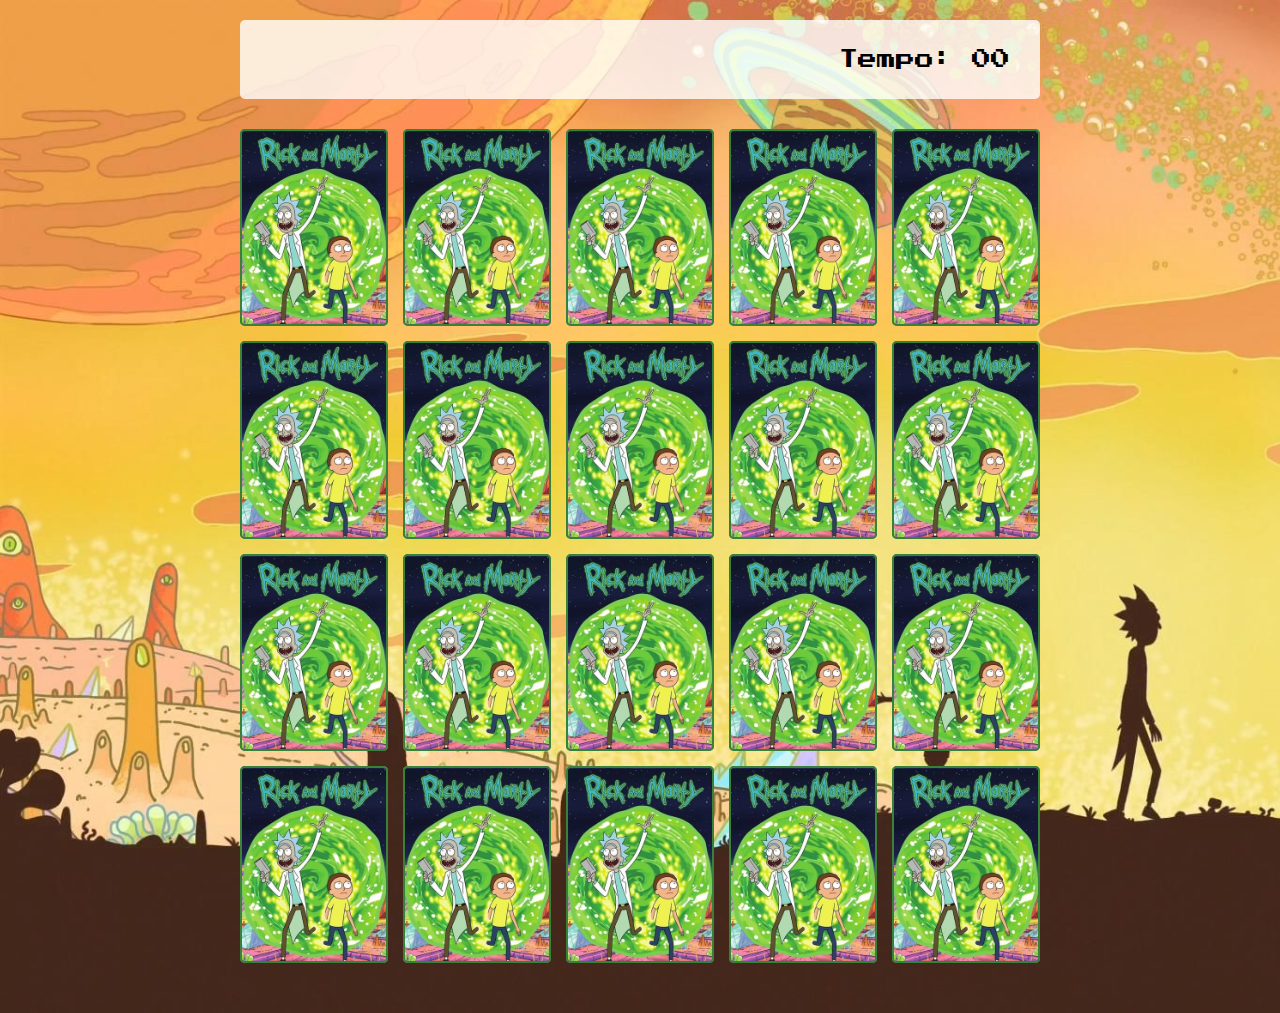
==== pages/game.html @ 5cf03c53 "primeira versão concluída" ====
<!DOCTYPE html>
<html lang="en">
<head>
    <meta charset="UTF-8">
    <meta name="viewport" content="width=device-width, initial-scale=1.0">

    <link rel="stylesheet" href="../css/reset.css">
    <link rel="stylesheet" href="../css/game.css">

    <script defer src="../js/game.js"></script>

    <title>Memory Game</title>
</head>
<body>
    <main>
        <header>
            <span class="player"></span>
            <span>Tempo: <span class="timer">00</span></span>
        </header>
        <div class="grid"></div>
    </main>
</body>
</html>
---- css/game.css ----
main{
    display: flex;
    flex-direction: column;
    width: 100%;
    min-height: 100vh;
    align-items: center;
    justify-content: center;
    padding: 20px 20px 50px;
    background-image: url('../images/bg.jpg');
    background-size: cover;
}
header{
    display: flex;
    align-items: center;
    justify-content: space-between;
    width: 100%;
    max-width: 800px;
    padding: 30px;
    margin-bottom: 30px;
    border-radius: 5px;
    background-color: rgba(255, 255, 255, 0.8);
    font-size: 1.2em;
}
.grid{
    display: grid;
    grid-template-columns: repeat(5, 1fr);
    gap: 15px;
    width: 100%;
    max-width: 800px;
    margin: 0 auto;
}
.card{
    aspect-ratio: 3/4;
    width: 100%;
    border-radius: 5px;
    position: relative;
    transition: all 400ms ease;
    transform-style: preserve-3d;
    background-color: #ccc;
}
.face{
    width: 100%;
    height: 100%;
    position: absolute;
    background-size: cover;
    background-position: center;
    border: 2px solid #39813a;
    border-radius: 5px;
    transition: all 400ms ease;
}
.front{
    transform: rotateY(180deg);
}
.back{
    background-image: url(../images/back.png);
    backface-visibility: hidden;
}
.reveal-card{
    transform: rotateY(180deg);
}
.disabled-card{
    filter: saturate(0);
    opacity: 0.5;
}
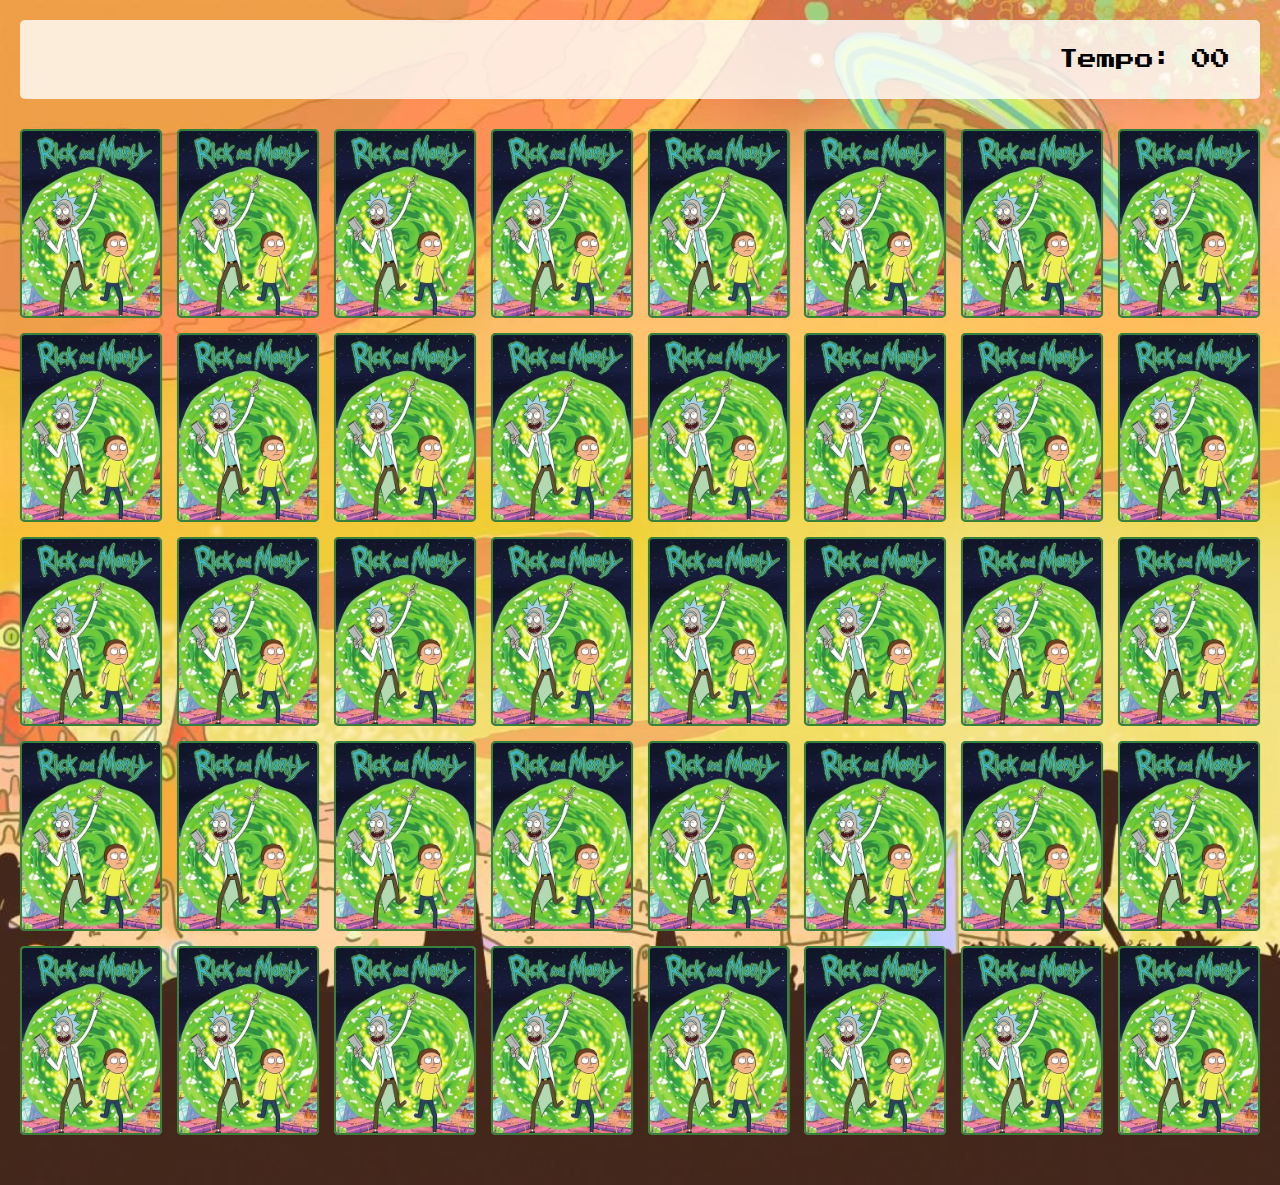
==== commit 98285ef8: "favicon" ====
--- a/pages/game.html
+++ b/pages/game.html
@@ -3,6 +3,7 @@
 <head>
     <meta charset="UTF-8">
     <meta name="viewport" content="width=device-width, initial-scale=1.0">
+    <link rel="shortcut icon" type="image/rick-icon" href="./images/favicon.ico" />
 
     <link rel="stylesheet" href="../css/reset.css">
     <link rel="stylesheet" href="../css/game.css">
@@ -18,6 +19,10 @@
             <span>Tempo: <span class="timer">00</span></span>
         </header>
         <div class="grid"></div>
+        <div class="congrats">
+            <span class="message"></span>
+            <button class="reset" onClick="reset()">Resetar</button>
+        </div>
     </main>
 </body>
 </html>--- a/css/game.css
+++ b/css/game.css
@@ -14,7 +14,7 @@
     align-items: center;
     justify-content: space-between;
     width: 100%;
-    max-width: 800px;
+    max-width: 1500px;
     padding: 30px;
     margin-bottom: 30px;
     border-radius: 5px;
@@ -23,10 +23,11 @@
 }
 .grid{
     display: grid;
-    grid-template-columns: repeat(5, 1fr);
+    /* grid-template-columns: repeat(5, 1fr); */
+    grid-template-columns: repeat(auto-fill, minmax(130px, 1fr));
     gap: 15px;
     width: 100%;
-    max-width: 800px;
+    max-width: 1500px;
     margin: 0 auto;
 }
 .card{
@@ -61,4 +62,33 @@
 .disabled-card{
     filter: saturate(0);
     opacity: 0.5;
-}+}
+.reset{
+    background-color: #ee665c;
+    padding: 10px;
+    border-radius: 8px;
+    color: #fff;
+    cursor: pointer;
+    width: 100%;
+    transition: all 250ms ease;
+    max-width: 150px;
+}
+.reset:hover{
+    transition: all 250ms ease;
+    background-color: #ff9e97;
+}
+.congrats{
+    position: absolute;
+    background: #ffcc97;
+    padding: 50px 80px;
+    border-radius: 10px;
+    transition: all 250ms ease;
+    display: flex;
+    flex-direction: column;
+    align-items: center;
+    justify-content: center;
+    scale: 0;
+}
+.congrats span{
+    margin-bottom: 30px;
+}
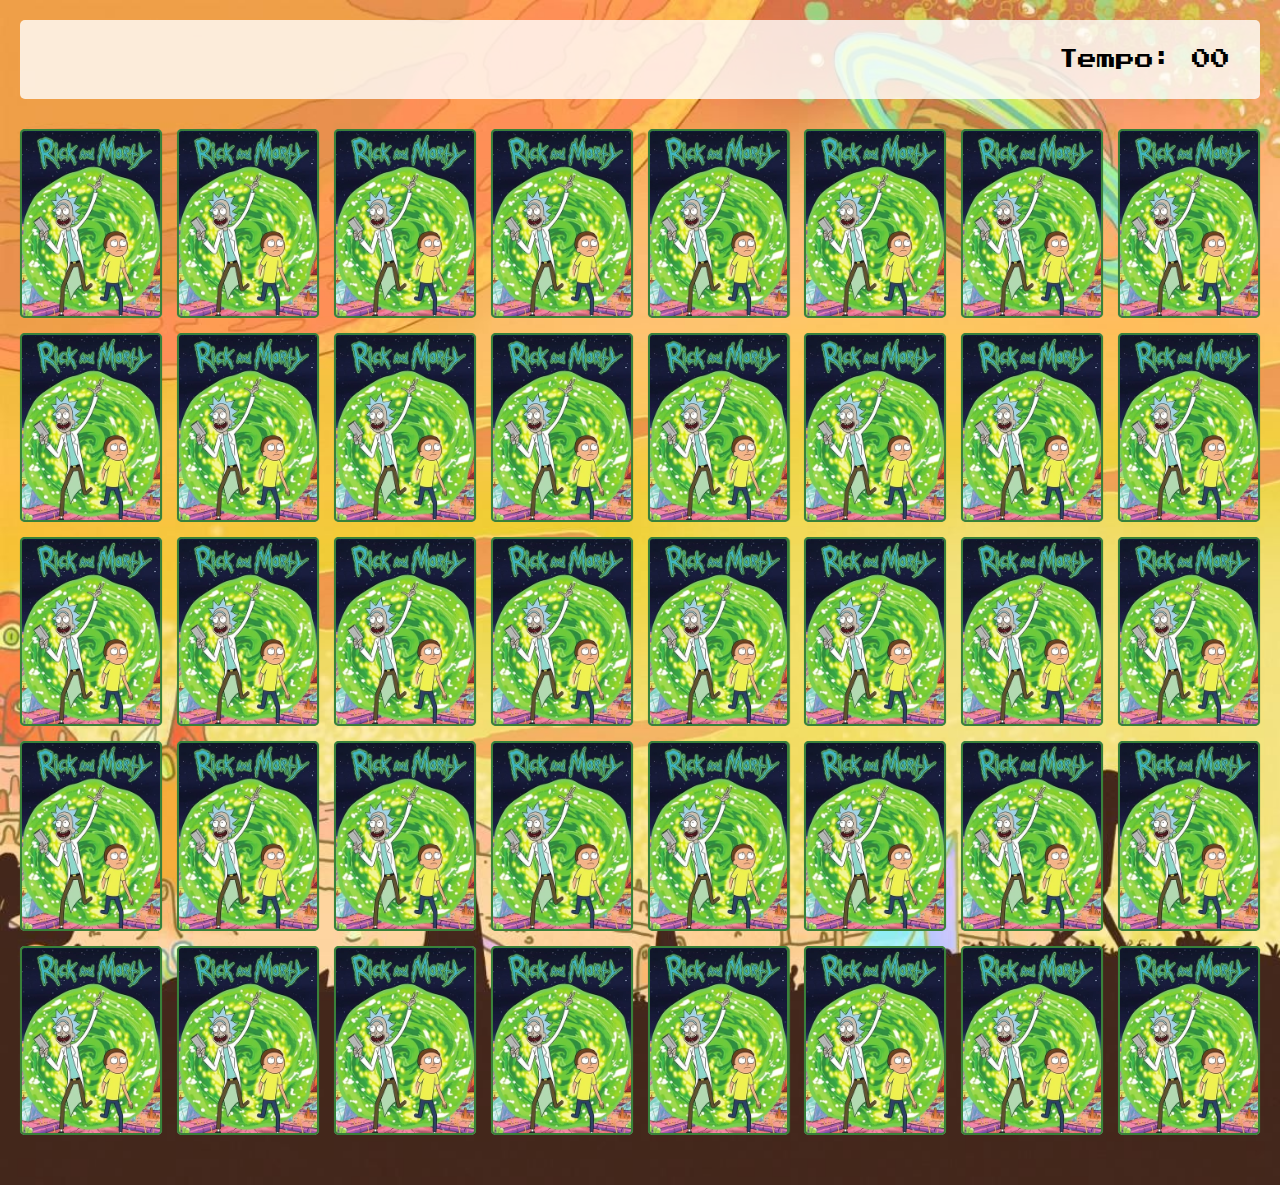
==== commit a52fb60e: "favicon" ====
--- a/pages/game.html
+++ b/pages/game.html
@@ -3,7 +3,7 @@
 <head>
     <meta charset="UTF-8">
     <meta name="viewport" content="width=device-width, initial-scale=1.0">
-    <link rel="shortcut icon" type="image/rick-icon" href="./images/favicon.ico" />
+    <link rel="shortcut icon" type="image/rick-icon" href="../images/favicon.ico" />
 
     <link rel="stylesheet" href="../css/reset.css">
     <link rel="stylesheet" href="../css/game.css">
